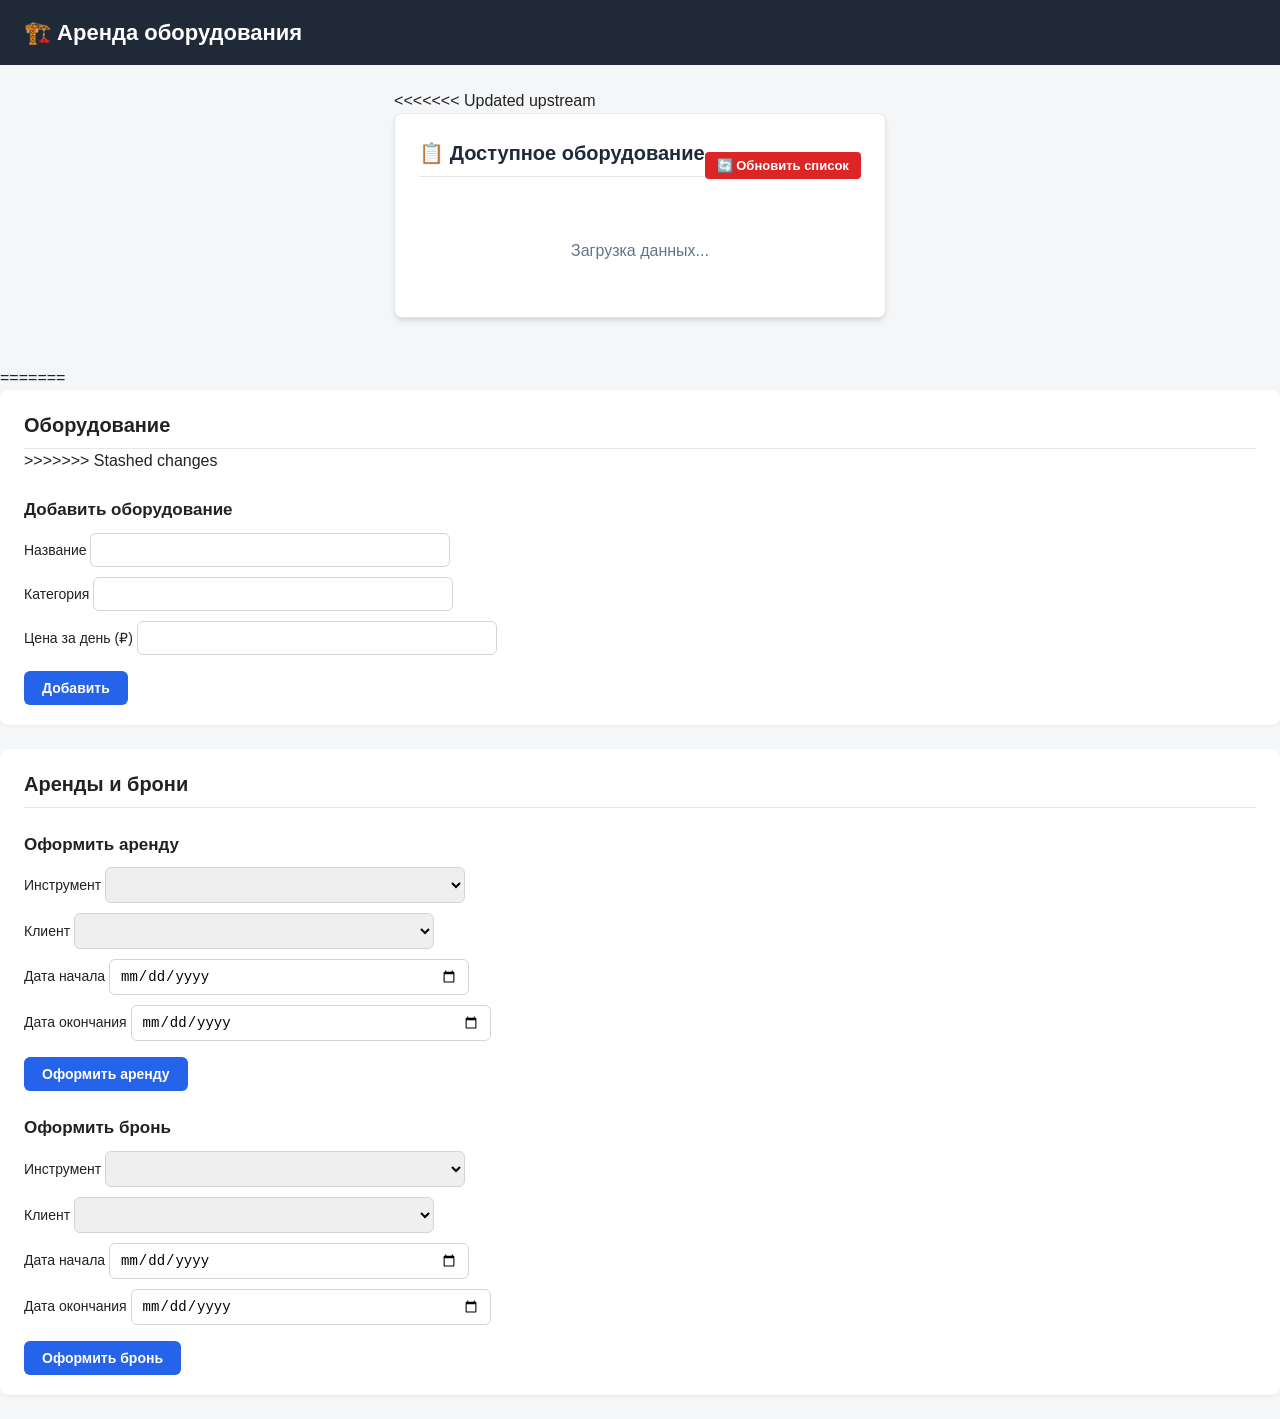
==== templates/index.html @ 07ac5da0 "1" ====
<!DOCTYPE html>
<html lang="ru">
<head>
  <meta charset="UTF-8">
  <meta name="viewport" content="width=device-width, initial-scale=1.0">
  <title>Аренда оборудования</title>
  <link rel="stylesheet" href="/static/style.css">

  <!-- Базовые стили на случай, если static/style.css отсутствует или неполный.
       Если у вас уже есть полноценный CSS — этот блок можно удалить. -->
  <style>
    * { box-sizing: border-box; }
    body {
      font-family: -apple-system, BlinkMacSystemFont, "Segoe UI", Roboto, Arial, sans-serif;
      margin: 0; padding: 0;
      background: #f5f6f8; color: #222;
    }
    header {
      background: #1f2937; color: #fff;
      padding: 16px 24px;
    }
    header h1 { margin: 0; font-size: 22px; }
    main { max-width: 1100px; margin: 24px auto; padding: 0 16px; }
    section {
      background: #fff; border-radius: 8px;
      padding: 20px 24px; margin-bottom: 24px;
      box-shadow: 0 1px 3px rgba(0,0,0,0.06);
    }
    section h2 { margin-top: 0; font-size: 20px; border-bottom: 1px solid #e5e7eb; padding-bottom: 8px; }
    section h3 { font-size: 17px; margin-top: 24px; }
    table {
      width: 100%; border-collapse: collapse; margin-top: 12px;
      font-size: 14px;
    }
    th, td {
      padding: 8px 10px; text-align: left;
      border-bottom: 1px solid #e5e7eb;
    }
    th { background: #f9fafb; font-weight: 600; }
    form label {
      display: block; margin: 10px 0 4px;
      font-size: 14px; font-weight: 500;
    }
    form input, form select {
      width: 100%; max-width: 360px;
      padding: 8px 10px; font-size: 14px;
      border: 1px solid #d1d5db; border-radius: 6px;
    }
    form button {
      margin-top: 12px;
      padding: 9px 18px; font-size: 14px; font-weight: 600;
      color: #fff; background: #2563eb;
      border: none; border-radius: 6px; cursor: pointer;
    }
    form button:hover { background: #1d4ed8; }
    button.btn-secondary {
      padding: 6px 12px; font-size: 13px;
      color: #fff; background: #dc2626;
      border: none; border-radius: 4px; cursor: pointer;
    }
    button.btn-secondary:hover { background: #b91c1c; }
    .message { margin-top: 10px; font-size: 14px; display: none; }
    .message.success { color: #059669; }
    .message.error   { color: #dc2626; }
    #rentals-loading, #equipment-loading {
      font-size: 14px; color: #6b7280; margin: 10px 0;
    }
    #rentals-empty, #equipment-empty {
      font-size: 14px; color: #6b7280; margin: 10px 0;
    }
    .status-active    { color: #059669; font-weight: 600; }
    .status-returned  { color: #6b7280; }
    .status-reserved  { color: #d97706; font-weight: 600; }
    .status-available { color: #059669; }
    .status-rented    { color: #dc2626; }
  </style>
</head>
<body>
  <header>
    <h1>🏗️ Аренда оборудования</h1>
  </header>

  <main>

<<<<<<< Updated upstream
        <!-- Блок со списком оборудования -->
        <section class="card list-section">
            <div class="section-header">
                <h2>📋 Доступное оборудование</h2>
                <button class="btn btn-secondary" id="btn-refresh">🔄 Обновить список</button>
            </div>
            
            <div id="loading" class="loading">Загрузка данных...</div>

            <div class="table-responsive">
                <table class="table" id="equipment-table" style="display: none;">
                    <thead>
                        <tr>
                            <th>ID</th>
                            <th>Инв. номер</th>
                            <th>Название</th>
                            <th>Тариф (руб/сутки)</th>
                            <th>Статус</th>
                        </tr>
                    </thead>
                    <tbody id="equipment-list">
                        <!-- Сюда JavaScript будет подставлять строки -->
                    </tbody>
                </table>
            </div>

            <div id="empty-state" class="empty-state" style="display: none;">
                <p>📭 В базе пока нет инструментов. Добавьте первый инструмент через форму выше!</p>
            </div>
        </section>
    </main>
=======
    <!-- ==================== ОБОРУДОВАНИЕ ==================== -->
    <section id="equipment-section">
      <h2>Оборудование</h2>

      <div id="equipment-loading" style="display:none;">Загрузка оборудования…</div>
      <p id="equipment-empty" style="display:none;">Оборудования пока нет.</p>

      <table id="equipment-table" style="display:none;">
        <thead>
          <tr>
            <th>ID</th>
            <th>Название</th>
            <th>Категория</th>
            <th>Цена/день</th>
            <th>Статус</th>
          </tr>
        </thead>
        <tbody id="equipment-list"></tbody>
      </table>
>>>>>>> Stashed changes

      <h3>Добавить оборудование</h3>
      <form id="equipment-form">
        <label>Название
          <input type="text" id="equipment-name" required>
        </label>
        <label>Категория
          <input type="text" id="equipment-category" required>
        </label>
        <label>Цена за день (₽)
          <input type="number" id="equipment-price" min="0" step="0.01" required>
        </label>
        <button type="submit">Добавить</button>
        <p id="equipment-message" class="message"></p>
      </form>
    </section>

    <!-- ==================== АРЕНДЫ И БРОНИ ==================== -->
    <section id="rentals-section">
      <h2>Аренды и брони</h2>

      <div id="rentals-loading" style="display:none;">Загрузка аренд…</div>
      <p id="rentals-empty" style="display:none;">Аренд не найдено.</p>

      <table id="rentals-table" style="display:none;">
        <thead>
          <tr>
            <th>ID</th>
            <th>Инструмент</th>
            <th>Клиент</th>
            <th>Даты</th>
            <th>Стоимость</th>
            <th>Статус</th>
            <th>Действия</th>
          </tr>
        </thead>
        <tbody id="rentals-list"></tbody>
      </table>

      <!-- Форма оформления аренды -->
      <h3>Оформить аренду</h3>
      <form id="rental-form">
        <label>Инструмент
          <select id="rental-equipment" required></select>
        </label>
        <label>Клиент
          <select id="rental-client" required></select>
        </label>
        <label>Дата начала
          <input type="date" id="rental-start" required>
        </label>
        <label>Дата окончания
          <input type="date" id="rental-end" required>
        </label>
        <button type="submit">Оформить аренду</button>
        <p id="rental-message" class="message"></p>
      </form>

      <!-- Форма оформления брони -->
      <h3>Оформить бронь</h3>
      <form id="booking-form">
        <label>Инструмент
          <select id="booking-equipment" required></select>
        </label>
        <label>Клиент
          <select id="booking-client" required></select>
        </label>
        <label>Дата начала
          <input type="date" id="booking-start" required>
        </label>
        <label>Дата окончания
          <input type="date" id="booking-end" required>
        </label>
        <button type="submit">Оформить бронь</button>
        <p id="booking-message" class="message"></p>
      </form>
    </section>

  </main>

  <script src="/static/app.js"></script>
</body>
</html>
---- static/style.css ----
/* static/style.css — Стили для веб-интерфейса Equipment Rental */
:root {
    --primary-color: #2563eb;
    --primary-hover: #1d4ed8;
    --success-color: #16a34a;
    --danger-color: #dc2626;
    --warning-color: #d97706;
    --bg-color: #f8fafc;
    --card-bg: #ffffff;
    --text-main: #1e293b;
    --text-muted: #64748b;
    --border-color: #e2e8f0;
    --radius: 8px;
    --shadow: 0 4px 6px -1px rgb(0 0 0 / 0.1), 0 2px 4px -2px rgb(0 0 0 / 0.1);
}

* {
    box-sizing: border-box;
    margin: 0;
    padding: 0;
}

body {
    font-family: -apple-system, BlinkMacSystemFont, "Segoe UI", Roboto, Oxygen, Ubuntu, Cantarell, sans-serif;
    background-color: var(--bg-color);
    color: var(--text-main);
    line-height: 1.5;
    display: flex;
    flex-direction: column;
    min-height: 100vh;
}

.container {
    max-width: 960px;
    margin: 0 auto;
    padding: 0 20px;
    width: 100%;
}

/* Навбар */
.navbar {
    background-color: #0f172a;
    color: #ffffff;
    padding: 16px 0;
    box-shadow: var(--shadow);
}

.navbar-content {
    display: flex;
    justify-content: space-between;
    align-items: center;
}

.logo {
    display: flex;
    align-items: center;
    gap: 10px;
}

.logo h1 {
    font-size: 1.4rem;
    font-weight: 700;
}

.docs-badge {
    color: #93c5fd;
    text-decoration: none;
    font-size: 0.9rem;
    background: rgba(255, 255, 255, 0.1);
    padding: 6px 12px;
    border-radius: var(--radius);
    transition: background 0.2s;
}

.docs-badge:hover {
    background: rgba(255, 255, 255, 0.2);
}

/* Карточки */
main {
    flex: 1;
    padding-top: 30px;
    padding-bottom: 40px;
}

.card {
    background-color: var(--card-bg);
    border-radius: var(--radius);
    padding: 24px;
    margin-bottom: 24px;
    box-shadow: var(--shadow);
    border: 1px solid var(--border-color);
}

.card h2 {
    font-size: 1.25rem;
    margin-bottom: 16px;
    color: var(--text-main);
}

/* Форма */
.form-grid {
    display: grid;
    grid-template-columns: repeat(auto-fit, minmax(240px, 1fr));
    gap: 16px;
    margin-bottom: 20px;
}

.form-group {
    display: flex;
    flex-direction: column;
    gap: 6px;
}

.form-group label {
    font-size: 0.85rem;
    font-weight: 600;
    color: var(--text-muted);
}

.form-group input {
    padding: 10px 14px;
    border: 1px solid var(--border-color);
    border-radius: var(--radius);
    font-size: 0.95rem;
    outline: none;
    transition: border-color 0.2s;
}

.form-group input:focus {
    border-color: var(--primary-color);
}

/* Кнопки */
.btn {
    cursor: pointer;
    border: none;
    padding: 10px 20px;
    border-radius: var(--radius);
    font-size: 0.95rem;
    font-weight: 600;
    transition: background 0.2s, transform 0.1s;
}

.btn:active {
    transform: scale(0.98);
}

.btn-primary {
    background-color: var(--primary-color);
    color: #ffffff;
}

.btn-primary:hover {
    background-color: var(--primary-hover);
}

.btn-secondary {
    background-color: #e2e8f0;
    color: var(--text-main);
}

.btn-secondary:hover {
    background-color: #cbd5e1;
}

/* Таблица */
.section-header {
    display: flex;
    justify-content: space-between;
    align-items: center;
    margin-bottom: 16px;
}

.table-responsive {
    overflow-x: auto;
}

.table {
    width: 100%;
    border-collapse: collapse;
    text-align: left;
    font-size: 0.95rem;
}

.table th, .table td {
    padding: 12px 16px;
    border-bottom: 1px solid var(--border-color);
}

.table th {
    background-color: #f1f5f9;
    font-weight: 600;
    color: var(--text-muted);
}

.table tbody tr:hover {
    background-color: #f8fafc;
}

/* Бейджи статусов */
.badge {
    display: inline-block;
    padding: 4px 10px;
    border-radius: 9999px;
    font-size: 0.75rem;
    font-weight: 700;
}

.badge-available {
    background-color: #dcfce7;
    color: #15803d;
}

.badge-rented {
    background-color: #fee2e2;
    color: #b91c1c;
}

.badge-repair {
    background-color: #fef3c7;
    color: #b45309;
}

/* Сообщения и состояния */
.message {
    margin-top: 12px;
    padding: 10px 14px;
    border-radius: var(--radius);
    font-size: 0.9rem;
    display: none;
}

.message.success {
    display: block;
    background-color: #dcfce7;
    color: #15803d;
}

.message.error {
    display: block;
    background-color: #fee2e2;
    color: #b91c1c;
}

.loading, .empty-state {
    text-align: center;
    padding: 30px;
    color: var(--text-muted);
}

/* Футер */
.footer {
    text-align: center;
    padding: 20px;
    background-color: #ffffff;
    border-top: 1px solid var(--border-color);
    font-size: 0.85rem;
    color: var(--text-muted);
}
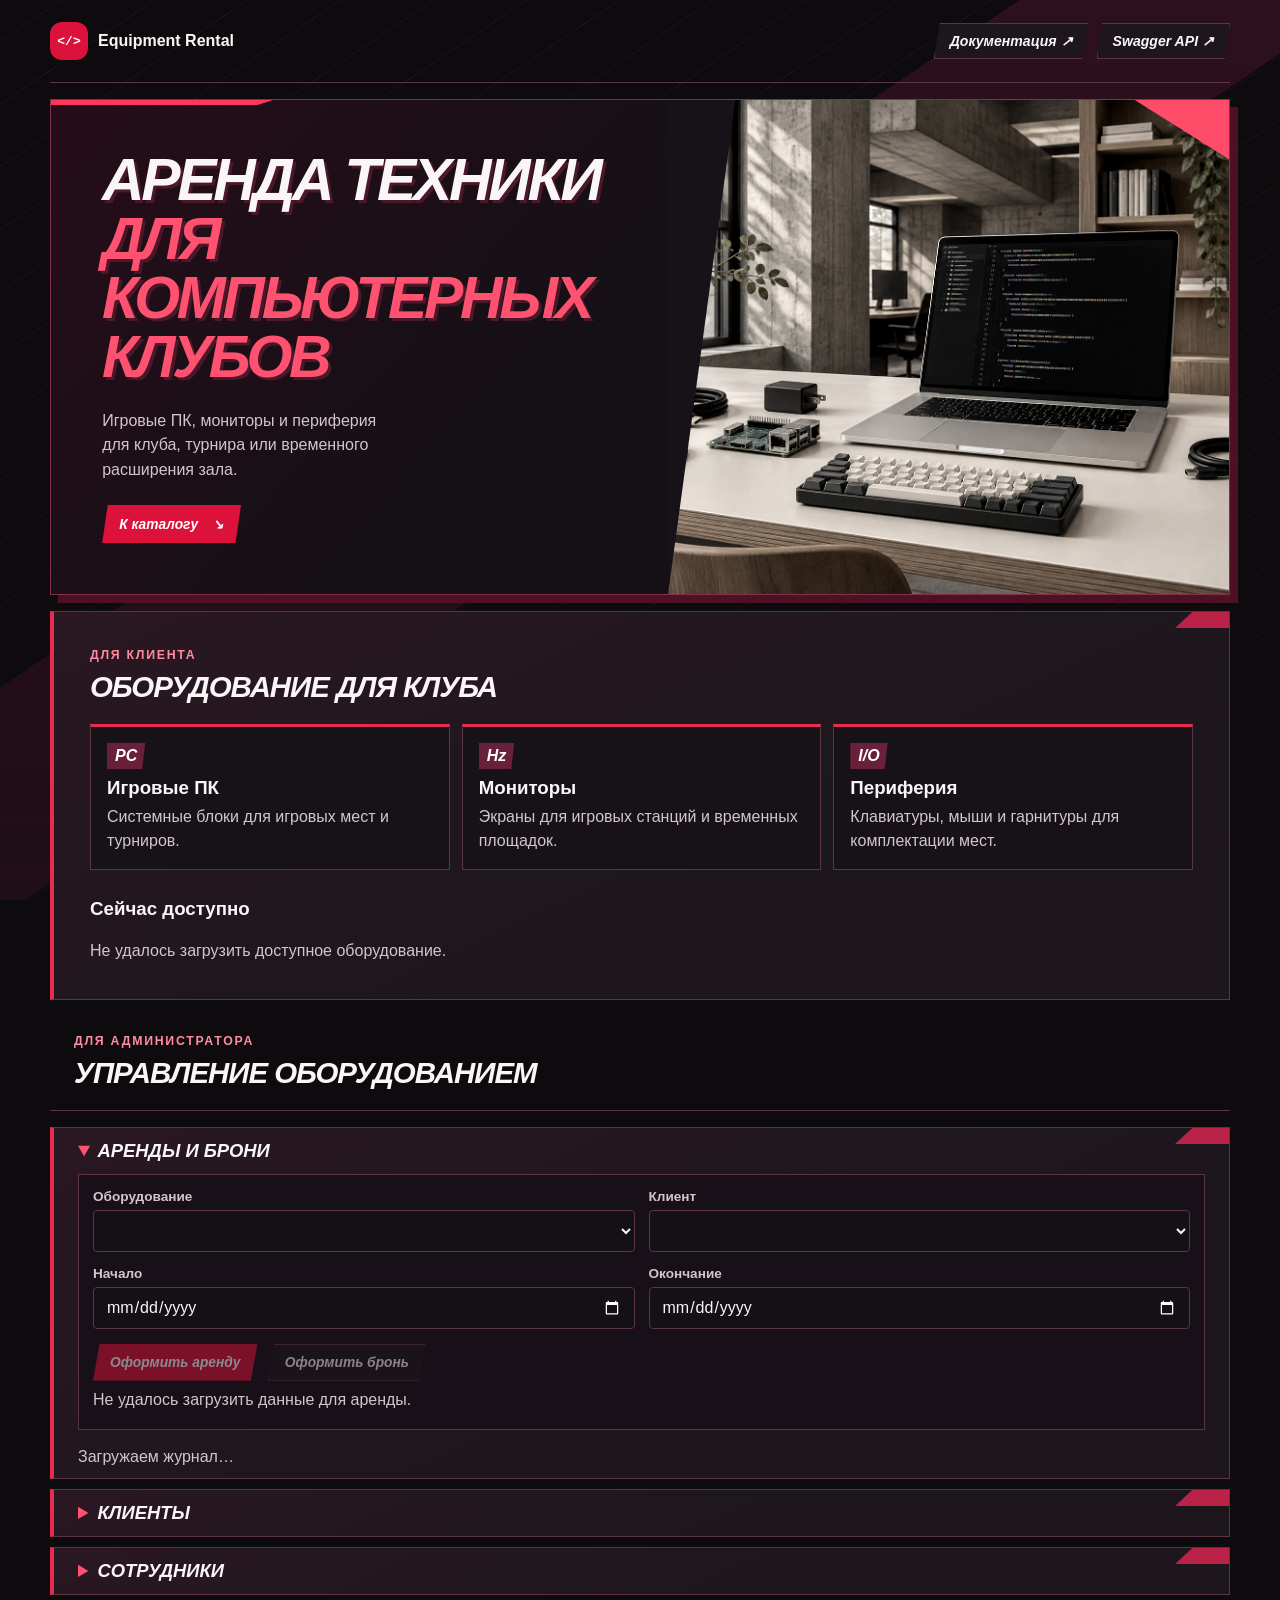
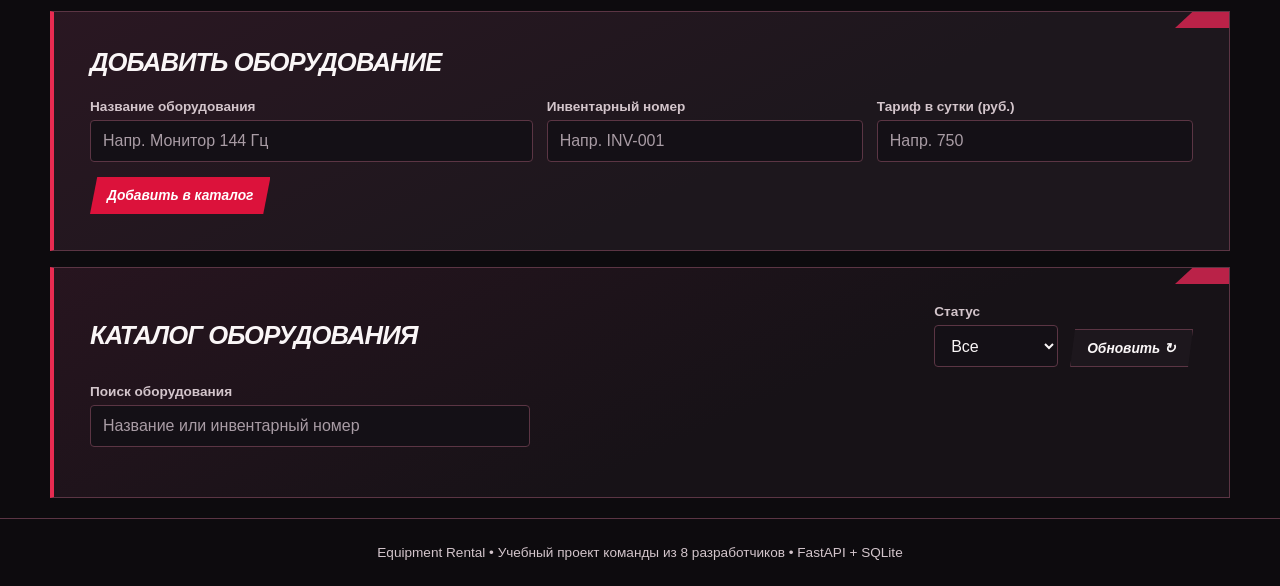
==== commit e3e8f2d7: "Добавить кнопку возврата в журнал активных аренд" ====
--- a/templates/index.html
+++ b/templates/index.html
@@ -1,95 +1,135 @@
 <!DOCTYPE html>
 <html lang="ru">
 <head>
-  <meta charset="UTF-8">
-  <meta name="viewport" content="width=device-width, initial-scale=1.0">
-  <title>Аренда оборудования</title>
-  <link rel="stylesheet" href="/static/style.css">
-
-  <!-- Базовые стили на случай, если static/style.css отсутствует или неполный.
-       Если у вас уже есть полноценный CSS — этот блок можно удалить. -->
-  <style>
-    * { box-sizing: border-box; }
-    body {
-      font-family: -apple-system, BlinkMacSystemFont, "Segoe UI", Roboto, Arial, sans-serif;
-      margin: 0; padding: 0;
-      background: #f5f6f8; color: #222;
-    }
-    header {
-      background: #1f2937; color: #fff;
-      padding: 16px 24px;
-    }
-    header h1 { margin: 0; font-size: 22px; }
-    main { max-width: 1100px; margin: 24px auto; padding: 0 16px; }
-    section {
-      background: #fff; border-radius: 8px;
-      padding: 20px 24px; margin-bottom: 24px;
-      box-shadow: 0 1px 3px rgba(0,0,0,0.06);
-    }
-    section h2 { margin-top: 0; font-size: 20px; border-bottom: 1px solid #e5e7eb; padding-bottom: 8px; }
-    section h3 { font-size: 17px; margin-top: 24px; }
-    table {
-      width: 100%; border-collapse: collapse; margin-top: 12px;
-      font-size: 14px;
-    }
-    th, td {
-      padding: 8px 10px; text-align: left;
-      border-bottom: 1px solid #e5e7eb;
-    }
-    th { background: #f9fafb; font-weight: 600; }
-    form label {
-      display: block; margin: 10px 0 4px;
-      font-size: 14px; font-weight: 500;
-    }
-    form input, form select {
-      width: 100%; max-width: 360px;
-      padding: 8px 10px; font-size: 14px;
-      border: 1px solid #d1d5db; border-radius: 6px;
-    }
-    form button {
-      margin-top: 12px;
-      padding: 9px 18px; font-size: 14px; font-weight: 600;
-      color: #fff; background: #2563eb;
-      border: none; border-radius: 6px; cursor: pointer;
-    }
-    form button:hover { background: #1d4ed8; }
-    button.btn-secondary {
-      padding: 6px 12px; font-size: 13px;
-      color: #fff; background: #dc2626;
-      border: none; border-radius: 4px; cursor: pointer;
-    }
-    button.btn-secondary:hover { background: #b91c1c; }
-    .message { margin-top: 10px; font-size: 14px; display: none; }
-    .message.success { color: #059669; }
-    .message.error   { color: #dc2626; }
-    #rentals-loading, #equipment-loading {
-      font-size: 14px; color: #6b7280; margin: 10px 0;
-    }
-    #rentals-empty, #equipment-empty {
-      font-size: 14px; color: #6b7280; margin: 10px 0;
-    }
-    .status-active    { color: #059669; font-weight: 600; }
-    .status-returned  { color: #6b7280; }
-    .status-reserved  { color: #d97706; font-weight: 600; }
-    .status-available { color: #059669; }
-    .status-rented    { color: #dc2626; }
-  </style>
+    <meta charset="UTF-8">
+    <meta name="viewport" content="width=device-width, initial-scale=1.0">
+    <title>Equipment Rental — Учет аренды оборудования</title>
+    <link rel="stylesheet" href="/static/design.css?v=rental-actions">
 </head>
 <body>
-  <header>
-    <h1>🏗️ Аренда оборудования</h1>
-  </header>
+    <header class="navbar">
+        <div class="container navbar-content">
+            <div class="logo">
+                <span class="icon" aria-hidden="true">&lt;/&gt;</span>
+                <span>Equipment Rental</span>
+            </div>
+            <nav class="site-nav" aria-label="Навигация"><a class="nav-link" href="/static/project-structure.html">Документация ↗</a>
+                <a href="/docs" target="_blank" class="nav-link docs-badge">Swagger API ↗</a>
+            </nav>
+        </div>
+    </header>
 
-  <main>
+    <main class="container">
+        <section class="hero" aria-labelledby="hero-title">
+            <div class="hero-copy">
+                <h1 id="hero-title">Аренда техники<br><span>для компьютерных клубов</span></h1>
+                <p>Игровые ПК, мониторы и периферия для клуба, турнира или временного расширения зала.</p>
+                <a class="btn btn-primary" href="#equipment">К каталогу <span aria-hidden="true">↘</span></a>
+            </div>
+            <img class="hero-photo" src="/static/dev-workstation.jpg" alt="Рабочее место с компьютером и клавиатурой" fetchpriority="high">
+        </section>
+        <section class="card club-showcase" aria-labelledby="showcase-title">
+            <p class="club-label">Для клиента</p>
+            <h2 id="showcase-title">Оборудование для клуба</h2>
+            <ul class="club-categories">
+                <li><span class="club-code" aria-hidden="true">PC</span><h3>Игровые ПК</h3><p>Системные блоки для игровых мест и турниров.</p></li>
+                <li><span class="club-code" aria-hidden="true">Hz</span><h3>Мониторы</h3><p>Экраны для игровых станций и временных площадок.</p></li>
+                <li><span class="club-code" aria-hidden="true">I/O</span><h3>Периферия</h3><p>Клавиатуры, мыши и гарнитуры для комплектации мест.</p></li>
+            </ul>
+            <h3 id="club-stock-title">Сейчас доступно</h3>
+            <p id="club-stock-message" role="status">Загружаем оборудование…</p>
+            <ul class="club-stock" id="club-stock" aria-labelledby="club-stock-title" hidden></ul>
+        </section>
 
-<<<<<<< Updated upstream
+        <section class="club-admin" aria-labelledby="admin-title">
+            <header class="club-admin-heading">
+                <p class="club-label">Для администратора</p>
+                <h2 id="admin-title">Управление оборудованием</h2>
+            </header>
+            <div class="club-registers" aria-label="Журналы клуба">
+                <details class="card club-register" data-register="rentals" open>
+                    <summary>Аренды и брони</summary>
+                    <form id="rental-form" class="rental-form">
+                        <div class="form-grid">
+                            <div class="form-group"><label for="rental-equipment">Оборудование</label>
+                                <select id="rental-equipment" name="equipment_id" required></select>
+                            </div>
+                            <div class="form-group"><label for="rental-client">Клиент</label>
+                                <select id="rental-client" name="client_id" required></select>
+                            </div>
+                            <div class="form-group"><label for="rental-start">Начало</label>
+                                <input id="rental-start" type="date" name="start_date" required>
+                            </div>
+                            <div class="form-group"><label for="rental-end">Окончание</label>
+                                <input id="rental-end" type="date" name="end_date" required>
+                            </div>
+                        </div>
+                        <button class="btn btn-primary" type="submit" value="rent" disabled>Оформить аренду</button>
+                        <button class="btn btn-secondary" type="submit" value="book" disabled>Оформить бронь</button>
+                        <p id="rental-message" role="status">Загружаем оборудование и клиентов…</p>
+                    </form>
+                    <p role="status">Загружаем журнал…</p>
+                    <div class="table-responsive" hidden><table class="table" aria-label="Аренды и брони">
+                        <thead><tr><th>Оборудование</th><th>Клиент</th><th>Период</th><th>Сумма</th><th>Статус</th><th>Действия</th></tr></thead>
+                        <tbody></tbody>
+                    </table></div>
+                </details>
+                <details class="card club-register" data-register="clients">
+                    <summary>Клиенты</summary>
+                    <p role="status">Загружаем журнал…</p>
+                    <div class="table-responsive" hidden><table class="table" aria-label="Клиенты">
+                        <thead><tr><th>ID</th><th>ФИО</th></tr></thead><tbody></tbody>
+                    </table></div>
+                </details>
+                <details class="card club-register" data-register="employers">
+                    <summary>Сотрудники</summary>
+                    <p role="status">Загружаем журнал…</p>
+                    <div class="table-responsive" hidden><table class="table" aria-label="Сотрудники">
+                        <thead><tr><th>ФИО</th><th>Роль</th><th>Статус</th></tr></thead><tbody></tbody>
+                    </table></div>
+                </details>
+            </div>
+        <!-- Блок добавления оборудования -->
+        <section class="card form-section" id="add-equipment">
+            <h2>Добавить оборудование</h2>
+            <form id="add-equipment-form">
+                <div class="form-grid">
+                    <div class="form-group">
+                        <label for="name">Название оборудования</label>
+                        <input type="text" id="name" placeholder="Напр. Монитор 144 Гц" required>
+                    </div>
+                    <div class="form-group">
+                        <label for="inv-number">Инвентарный номер</label>
+                        <input type="text" id="inv-number" placeholder="Напр. INV-001" required>
+                    </div>
+                    <div class="form-group">
+                        <label for="rate">Тариф в сутки (руб.)</label>
+                        <input type="number" id="rate" step="0.01" min="1" placeholder="Напр. 750" required>
+                    </div>
+                </div>
+                <button type="submit" class="btn btn-primary" id="btn-submit">Добавить в каталог</button>
+                <div id="form-message" class="message"></div>
+            </form>
+        </section>
+
         <!-- Блок со списком оборудования -->
-        <section class="card list-section">
+        <section class="card list-section" id="equipment">
             <div class="section-header">
-                <h2>📋 Доступное оборудование</h2>
-                <button class="btn btn-secondary" id="btn-refresh">🔄 Обновить список</button>
+                <h2>Каталог оборудования</h2>
+                <div class="status-control"><label for="equipment-status-filter">Статус</label>
+                <select id="equipment-status-filter">
+                    <option value="">Все</option>
+                    <option value="AVAILABLE">Доступен</option>
+                    <option value="RENTED">В аренде</option>
+                    <option value="REPAIR">В ремонте</option>
+                </select></div>
+                <button class="btn btn-secondary" id="btn-refresh">Обновить ↻</button>
             </div>
             
+            <div class="form-group">
+                <label for="equipment-search">Поиск оборудования</label>
+                <input type="search" id="equipment-search" placeholder="Название или инвентарный номер">
+            </div>
             <div id="loading" class="loading">Загрузка данных...</div>
 
             <div class="table-responsive">
@@ -101,6 +141,7 @@
                             <th>Название</th>
                             <th>Тариф (руб/сутки)</th>
                             <th>Статус</th>
+                            <th>Действия</th>
                         </tr>
                     </thead>
                     <tbody id="equipment-list">
@@ -109,112 +150,21 @@
                 </table>
             </div>
 
+            <div id="equipment-action-message" class="message" role="status"></div>
             <div id="empty-state" class="empty-state" style="display: none;">
-                <p>📭 В базе пока нет инструментов. Добавьте первый инструмент через форму выше!</p>
+                <p>Оборудование не найдено.</p>
             </div>
         </section>
+        </section>
     </main>
-=======
-    <!-- ==================== ОБОРУДОВАНИЕ ==================== -->
-    <section id="equipment-section">
-      <h2>Оборудование</h2>
 
-      <div id="equipment-loading" style="display:none;">Загрузка оборудования…</div>
-      <p id="equipment-empty" style="display:none;">Оборудования пока нет.</p>
+    <footer class="footer">
+        <p>Equipment Rental • Учебный проект команды из 8 разработчиков • FastAPI + SQLite</p>
+    </footer>
 
-      <table id="equipment-table" style="display:none;">
-        <thead>
-          <tr>
-            <th>ID</th>
-            <th>Название</th>
-            <th>Категория</th>
-            <th>Цена/день</th>
-            <th>Статус</th>
-          </tr>
-        </thead>
-        <tbody id="equipment-list"></tbody>
-      </table>
->>>>>>> Stashed changes
-
-      <h3>Добавить оборудование</h3>
-      <form id="equipment-form">
-        <label>Название
-          <input type="text" id="equipment-name" required>
-        </label>
-        <label>Категория
-          <input type="text" id="equipment-category" required>
-        </label>
-        <label>Цена за день (₽)
-          <input type="number" id="equipment-price" min="0" step="0.01" required>
-        </label>
-        <button type="submit">Добавить</button>
-        <p id="equipment-message" class="message"></p>
-      </form>
-    </section>
-
-    <!-- ==================== АРЕНДЫ И БРОНИ ==================== -->
-    <section id="rentals-section">
-      <h2>Аренды и брони</h2>
-
-      <div id="rentals-loading" style="display:none;">Загрузка аренд…</div>
-      <p id="rentals-empty" style="display:none;">Аренд не найдено.</p>
-
-      <table id="rentals-table" style="display:none;">
-        <thead>
-          <tr>
-            <th>ID</th>
-            <th>Инструмент</th>
-            <th>Клиент</th>
-            <th>Даты</th>
-            <th>Стоимость</th>
-            <th>Статус</th>
-            <th>Действия</th>
-          </tr>
-        </thead>
-        <tbody id="rentals-list"></tbody>
-      </table>
-
-      <!-- Форма оформления аренды -->
-      <h3>Оформить аренду</h3>
-      <form id="rental-form">
-        <label>Инструмент
-          <select id="rental-equipment" required></select>
-        </label>
-        <label>Клиент
-          <select id="rental-client" required></select>
-        </label>
-        <label>Дата начала
-          <input type="date" id="rental-start" required>
-        </label>
-        <label>Дата окончания
-          <input type="date" id="rental-end" required>
-        </label>
-        <button type="submit">Оформить аренду</button>
-        <p id="rental-message" class="message"></p>
-      </form>
-
-      <!-- Форма оформления брони -->
-      <h3>Оформить бронь</h3>
-      <form id="booking-form">
-        <label>Инструмент
-          <select id="booking-equipment" required></select>
-        </label>
-        <label>Клиент
-          <select id="booking-client" required></select>
-        </label>
-        <label>Дата начала
-          <input type="date" id="booking-start" required>
-        </label>
-        <label>Дата окончания
-          <input type="date" id="booking-end" required>
-        </label>
-        <button type="submit">Оформить бронь</button>
-        <p id="booking-message" class="message"></p>
-      </form>
-    </section>
-
-  </main>
-
-  <script src="/static/app.js"></script>
+    <script src="/static/app.js?v=equipment-search"></script>
+    <script src="/static/club-showcase.js"></script>
+    <script src="/static/club-registers.js?v=rental-actions"></script>
+    <script src="/static/rental-actions.js?v=1"></script>
 </body>
-</html>+</html>
--- a/static/design.css
+++ b/static/design.css
@@ -0,0 +1,229 @@
+:root {
+    color-scheme: light;
+    --ink: #242a28;
+    --muted: #535c57;
+    --line: #dddfda;
+    --panel: #eff0eb;
+    --paper: #fcfcfa;
+    font-family: "Instrument Sans", "Segoe UI", Arial, sans-serif;
+    color: var(--ink);
+    background: #f3f4f0;
+}
+* { box-sizing: border-box; }
+html { scroll-behavior: smooth; }
+body { margin: 0; }
+h1, h2, p { margin: 0; }
+a { color: inherit; }
+.container { width: min(1180px, calc(100% - 48px)); margin-inline: auto; }
+.navbar-content { display: flex; align-items: center; justify-content: space-between; gap: 16px; padding-block: 22px; }
+.logo { display: flex; align-items: center; gap: 10px; font-weight: 700; }
+.icon { display: grid; place-items: center; min-width: 38px; height: 38px; border-radius: 12px; background: var(--ink); color: white; font-family: monospace; }
+.nav-link { display: inline-block; padding: 9px 15px; border: 1px solid var(--line); border-radius: 999px; text-decoration: none; background: var(--paper); font-size: .88rem; }
+main { display: grid; gap: 16px; }
+.hero { display: grid; grid-template-columns: 1.1fr 1fr; gap: 12px; }
+.hero-copy, .hero-photo, .card { border-radius: 28px; }
+.hero-copy { display: grid; align-content: center; justify-items: start; gap: 22px; padding: clamp(24px, 5vw, 66px); background: linear-gradient(145deg,#fdfdfa,#e5e8e0); }
+h1 { font-size: clamp(2rem, 4.1vw, 4rem); line-height: 1; letter-spacing: -.055em; }
+.hero p { color: var(--muted); max-width: 34ch; line-height: 1.55; }
+.hero-photo { display: block; width: 100%; height: 100%; min-height: 330px; object-fit: cover; }
+.card { padding: clamp(20px, 3vw, 36px); border: 1px solid #e4e6df; background: var(--paper); scroll-margin-top: 18px; }
+h2 { font-size: clamp(1.4rem, 2.3vw, 2rem); letter-spacing: -.035em; line-height: 1.15; }
+.form-section h2 { margin-bottom: 22px; }
+.form-grid { display: grid; grid-template-columns: 1.4fr 1fr 1fr; gap: 14px; margin-bottom: 15px; }
+.form-group, .status-control { display: grid; gap: 6px; }
+label { font-size: .85rem; color: var(--muted); font-weight: 600; }
+input, select, button { font: inherit; }
+input, select { min-height: 42px; width: 100%; border: 1px solid var(--line); border-radius: 12px; padding: 9px 12px; color: var(--ink); background: white; }
+.btn { display: inline-flex; align-items: center; justify-content: center; gap: 14px; padding: 10px 16px; border: 1px solid transparent; border-radius: 999px; font-size: .86rem; font-weight: 650; white-space: nowrap; cursor: pointer; text-decoration: none; }
+.btn-primary { background: var(--ink); color: white; }
+.btn-primary:hover { background: #424d46; }
+.btn-secondary { background: var(--paper); border-color: var(--line); color: var(--ink); }
+.btn-secondary:hover, .nav-link:hover { background: #e2e6df; }
+.btn:disabled { opacity: .5; cursor: default; }
+:focus-visible { outline: 3px solid #557861; outline-offset: 3px; }
+.list-section { background: var(--panel); }
+.section-header { display: flex; align-items: end; gap: 12px; flex-wrap: wrap; margin-bottom: 17px; }
+.section-header h2 { margin-right: auto; align-self: center; }
+.list-section .form-group { max-width: 440px; margin-bottom: 14px; }
+.table-responsive { overflow-x: auto; border-radius: 16px; background: var(--paper); }
+.table { width: 100%; border-collapse: collapse; text-align: left; }
+.table th, .table td { padding: 12px 14px; border-bottom: 1px solid #e7e9e2; }
+.table th { font-size: .81rem; background: #e3e7df; }
+.table tr:last-child td { border-bottom: 0; }
+.table td:last-child { white-space: nowrap; }
+.badge { display: inline-block; border-radius: 999px; padding: 5px 9px; font-size: .76rem; font-weight: 650; white-space: nowrap; }
+.badge-available { background: #dceadd; color: #254d32; }
+.badge-rented { background: #e2e8f1; color: #344968; }
+.badge-repair { background: #fae8c8; color: #634519; }
+.loading, .empty-state { padding: 17px 0; color: var(--muted); }
+.message { display: none; margin-top: 12px; padding: 10px 14px; border-radius: 10px; }
+.message.success { background: #dceadd; color: #254d32; }
+.message.error { background: #f9e0da; color: #782e24; }
+.footer { padding: 26px 24px; text-align: center; color: var(--muted); font-size: .85rem; }
+@media (max-width: 760px) {
+    .container { width: calc(100% - 28px); }
+    .hero { grid-template-columns: 1fr; }
+    .hero-photo { height: clamp(190px, 52vw, 340px); min-height: 0; }
+    .form-grid { grid-template-columns: 1fr; }
+    .section-header h2 { width: 100%; }
+}
+@media (prefers-reduced-motion: reduce) { html { scroll-behavior: auto; } }
+
+/* Persona-inspired catalog theme */
+:root{color-scheme:dark;--ink:#faf6f7;--muted:#d3c5cb;--line:#5b3544;--panel:#171217;--paper:#1d171d;color:var(--ink);background:#0d0b0e}
+body{background:linear-gradient(146deg,transparent 36%,#29131c 36%,#29131c 52%,transparent 52%),#0d0b0e}
+.navbar-content{border-bottom:1px solid var(--line);margin-bottom:16px}
+.site-nav{display:flex;align-items:center;gap:8px;flex-wrap:wrap}
+.icon,.btn-primary{background:#dc123b;color:white}
+.hero{gap:0;position:relative;isolation:isolate;border:1px solid #843048;background:#171217}
+.hero-copy,.hero-photo,.card{border-radius:0}
+.hero-copy{background:linear-gradient(132deg,#260d19,#151016 70%);position:relative;padding:clamp(24px,4vw,54px)}
+.hero-copy:before{content:"";position:absolute;top:0;left:0;width:36%;height:5px;background:#ff365e;clip-path:polygon(0 0,100% 0,93% 100%,0 100%)}
+h1,h2{font-style:italic;text-transform:uppercase;font-weight:900}
+h1{font-size:clamp(2rem,4.6vw,4.5rem);text-shadow:3px 3px #4b182a;overflow-wrap:anywhere}
+h1 span{color:#ff5270}
+.hero-photo{clip-path:polygon(12% 0,100% 0,100% 100%,0 100%);filter:grayscale(.72) contrast(1.12);background:#29131c}
+.card{border:1px solid var(--line);border-left:4px solid #e82b51}
+input,select,.table-responsive{background:#141016;border-radius:4px}
+input::placeholder{color:#a99ca5}
+.btn,.nav-link{border-radius:0;clip-path:polygon(4% 0,100% 0,96% 100%,0 100%);font-weight:800;font-style:italic}
+.btn-primary:hover{background:#ae0e32}
+.btn-secondary:hover,.nav-link:hover{background:#4e2236}
+:focus-visible{outline:2px solid #ff7490;outline-offset:2px}
+.btn:focus-visible,.nav-link:focus-visible{outline-offset:-4px}
+.table th{background:#3a1c2c}
+.table th,.table td{border-color:#4c303d}
+@media(max-width:760px){.hero-photo{clip-path:polygon(0 8%,100% 0,100% 100%,0 100%)}}
+@media(prefers-reduced-motion:no-preference){
+    .hero-copy h1{animation:catalog-cut 300ms ease-out both}
+    .btn-primary{transition:translate 140ms ease-out}
+    .btn-primary:hover{translate:3px -2px}
+}
+@keyframes catalog-cut{
+    from{opacity:0;transform:translateX(-14px) skewX(-7deg)}
+    to{opacity:1;transform:none}
+}
+
+/* Decorative layers for the catalog. They sit outside the controls. */
+body {
+    isolation: isolate;
+    background: #0d0b0e;
+}
+body::before {
+    content: "";
+    position: fixed;
+    inset: 0;
+    z-index: -1;
+    pointer-events: none;
+    background:
+        linear-gradient(146deg, transparent 39%, #2d101d 39% 52%, transparent 52%),
+        repeating-linear-gradient(146deg, transparent 0 34px, #91234024 34px 35px, transparent 35px 52px);
+    mask-image: linear-gradient(#000, #0009);
+}
+.hero {
+    box-shadow: 8px 8px 0 #4e1025;
+}
+.hero::after {
+    content: "";
+    position: absolute;
+    inset: 0;
+    z-index: 1;
+    pointer-events: none;
+    background: #ff4c69;
+    clip-path: polygon(100% 0, 100% 12%, 92% 0);
+}
+.hero-photo {
+    object-position: 62% center;
+}
+.card {
+    position: relative;
+    background-image: linear-gradient(155deg, #35172688, transparent 60%);
+}
+.card::after {
+    content: "";
+    position: absolute;
+    inset: 0 0 auto auto;
+    width: 54px;
+    height: 16px;
+    pointer-events: none;
+    background: #ba2248;
+    clip-path: polygon(32% 0, 100% 0, 100% 100%, 0 100%);
+}
+.table thead {
+    border-bottom: 2px solid #c52a50;
+}
+.table tbody tr:nth-child(even) {
+    background: #20151e;
+}
+.footer {
+    margin-top: 20px;
+    border-top: 1px solid #5b3544;
+}
+@media (max-width: 760px) {
+    .hero { box-shadow: 4px 4px 0 #4e1025; }
+    .hero::after { clip-path: polygon(100% 0, 100% 7%, 89% 0); }
+}
+@media (prefers-reduced-motion: no-preference) {
+    body::before { animation: persona-backdrop 760ms cubic-bezier(.16, 1, .3, 1) both; }
+    .hero-photo { animation: persona-photo 650ms cubic-bezier(.2, .8, .2, 1) both; }
+    .hero::after, .card::after { animation: persona-flash 600ms ease-out both; }
+    .form-section::after { animation-delay: 100ms; }
+    .list-section::after { animation-delay: 200ms; }
+    .form-section h2, .list-section h2 { animation: catalog-cut 360ms ease-out both; }
+    .list-section h2 { animation-delay: 100ms; }
+}
+@keyframes persona-backdrop {
+    from { opacity: 0; translate: 0 -5vh; }
+    to { opacity: 1; translate: 0 0; }
+}
+@keyframes persona-photo {
+    from { opacity: .2; filter: grayscale(1) contrast(1.35); }
+    to { opacity: 1; filter: grayscale(.72) contrast(1.12); }
+}
+@keyframes persona-flash {
+    from { opacity: 0; scale: .65 1; }
+    45% { opacity: 1; }
+    to { opacity: 1; scale: 1; }
+}
+
+/* Club rental showcase and management layout */
+.club-label{margin:0 0 8px;color:#ff8ba3;font-size:.77rem;font-weight:800;letter-spacing:.14em;text-transform:uppercase}
+.club-showcase h2,.club-admin-heading h2{margin:0 0 12px}
+.club-categories,.club-stock{display:grid;gap:12px;padding:0;list-style:none}
+.club-categories{grid-template-columns:repeat(3,minmax(0,1fr));margin:20px 0 28px}
+.club-categories li,.club-stock li{padding:16px;border:1px solid #5b3544;background:#171218}
+.club-categories li{border-top:3px solid #e82b51}
+.club-categories h3{margin:8px 0 6px}
+.club-categories p,#club-stock-message{color:var(--muted);line-height:1.5}
+.club-code{display:inline-block;padding:4px 8px;background:#682138;color:#fff;font-weight:800;font-style:italic;clip-path:polygon(0 0,100% 0,92% 100%,0 100%)}
+.club-stock{grid-template-columns:repeat(auto-fit,minmax(min(100%,190px),1fr));margin:12px 0 0}
+.club-stock[hidden]{display:none}
+.club-stock li{display:grid;gap:7px;overflow-wrap:anywhere}
+.club-stock span{color:#ff9fb3}
+.club-admin{display:grid;gap:16px}
+.club-admin-heading{padding:18px 24px 8px;border-bottom:1px solid #5b3544}
+.club-admin .card h2{font-size:clamp(1.2rem,2vw,1.65rem)}
+@media(max-width:680px){.club-categories{grid-template-columns:1fr}.club-admin-heading{padding-inline:8px}}
+@media(prefers-reduced-motion:no-preference){
+    .club-categories li{animation:club-reveal 420ms ease-out both}
+    .club-categories li:nth-child(2){animation-delay:65ms}
+    .club-categories li:nth-child(3){animation-delay:130ms}
+}
+@keyframes club-reveal{from{opacity:0;translate:0 8px}to{opacity:1;translate:0 0}}
+
+.club-registers { display:grid;gap:10px }
+.club-register { padding:12px clamp(14px,3vw,24px);min-width:0 }
+.club-register summary { cursor:pointer;font-size:1.15rem;font-weight:850;font-style:italic;text-transform:uppercase }
+.club-register summary::marker { color:#ff5270 }
+.club-register[open] summary { margin-bottom:12px }
+.club-register p { color:var(--muted) }
+.club-register td:last-child { white-space:normal }
+@media(prefers-reduced-motion:no-preference) {
+    .club-register[open] .table-responsive { animation:club-reveal 240ms ease-out both }
+}
+
+.rental-form { margin: 0 0 18px; padding: 14px; border: 1px solid var(--line); background: #181018; }
+.rental-form .form-grid { grid-template-columns: repeat(2, minmax(0, 1fr)); }
+.rental-form .btn { margin: 0 6px 6px 0; }
+#rental-message { margin: 4px 0 0; min-height: 1.5em; }
+@media (max-width: 550px) { .rental-form .form-grid { grid-template-columns: 1fr; } }
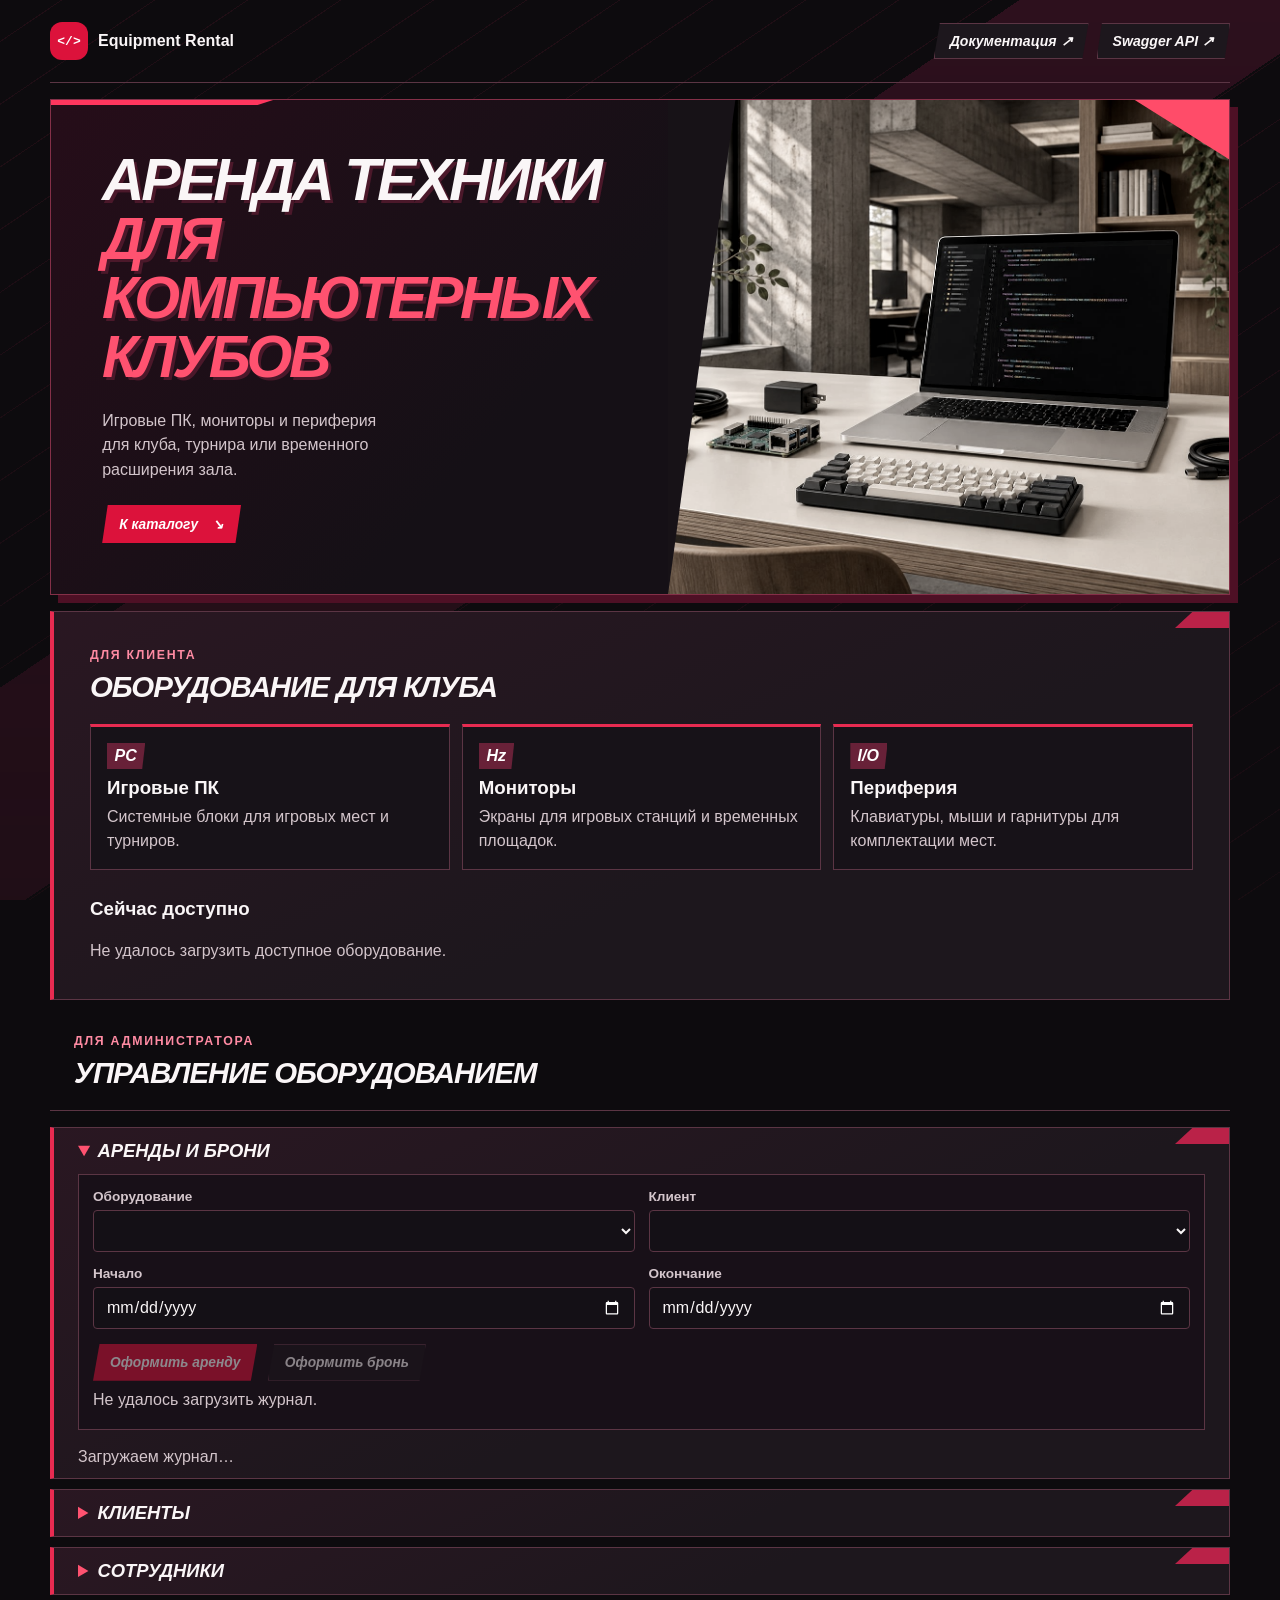
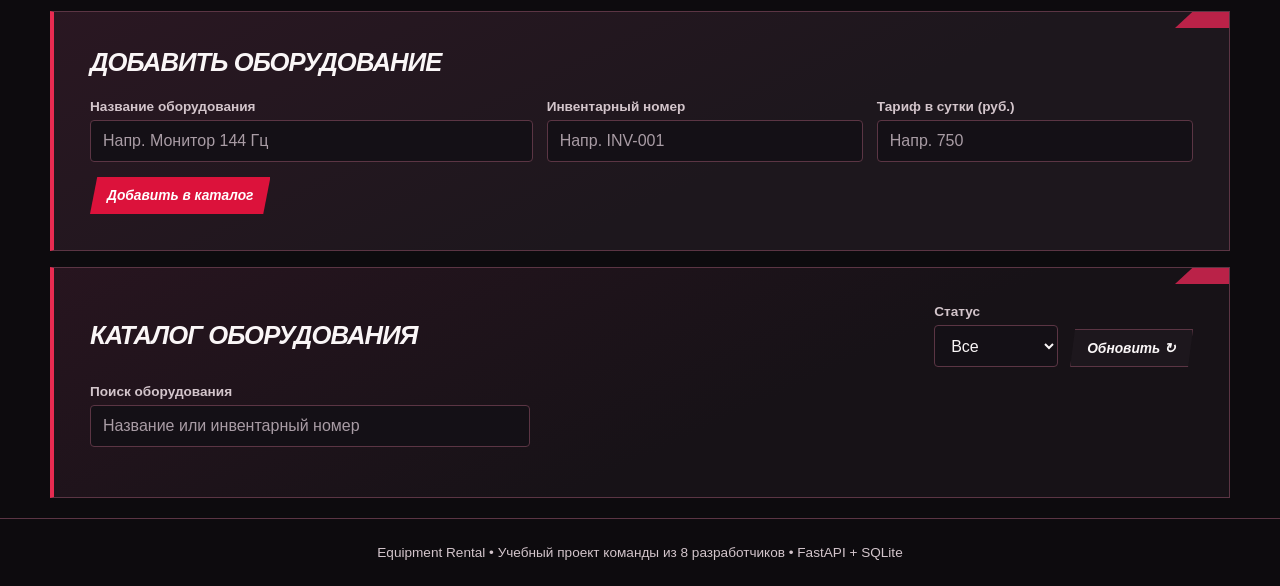
==== commit 306ee1ec: "Подключить оформление аренды и брони к форме" ====
--- a/templates/index.html
+++ b/templates/index.html
@@ -4,7 +4,7 @@
     <meta charset="UTF-8">
     <meta name="viewport" content="width=device-width, initial-scale=1.0">
     <title>Equipment Rental — Учет аренды оборудования</title>
-    <link rel="stylesheet" href="/static/design.css?v=rental-actions">
+    <link rel="stylesheet" href="/static/design.css?v=club-registers">
 </head>
 <body>
     <header class="navbar">
@@ -70,7 +70,7 @@
                     </form>
                     <p role="status">Загружаем журнал…</p>
                     <div class="table-responsive" hidden><table class="table" aria-label="Аренды и брони">
-                        <thead><tr><th>Оборудование</th><th>Клиент</th><th>Период</th><th>Сумма</th><th>Статус</th><th>Действия</th></tr></thead>
+                        <thead><tr><th>Оборудование</th><th>Клиент</th><th>Период</th><th>Сумма</th><th>Статус</th></tr></thead>
                         <tbody></tbody>
                     </table></div>
                 </details>
@@ -164,7 +164,7 @@
 
     <script src="/static/app.js?v=equipment-search"></script>
     <script src="/static/club-showcase.js"></script>
-    <script src="/static/club-registers.js?v=rental-actions"></script>
+    <script src="/static/club-registers.js"></script>
     <script src="/static/rental-actions.js?v=1"></script>
 </body>
 </html>
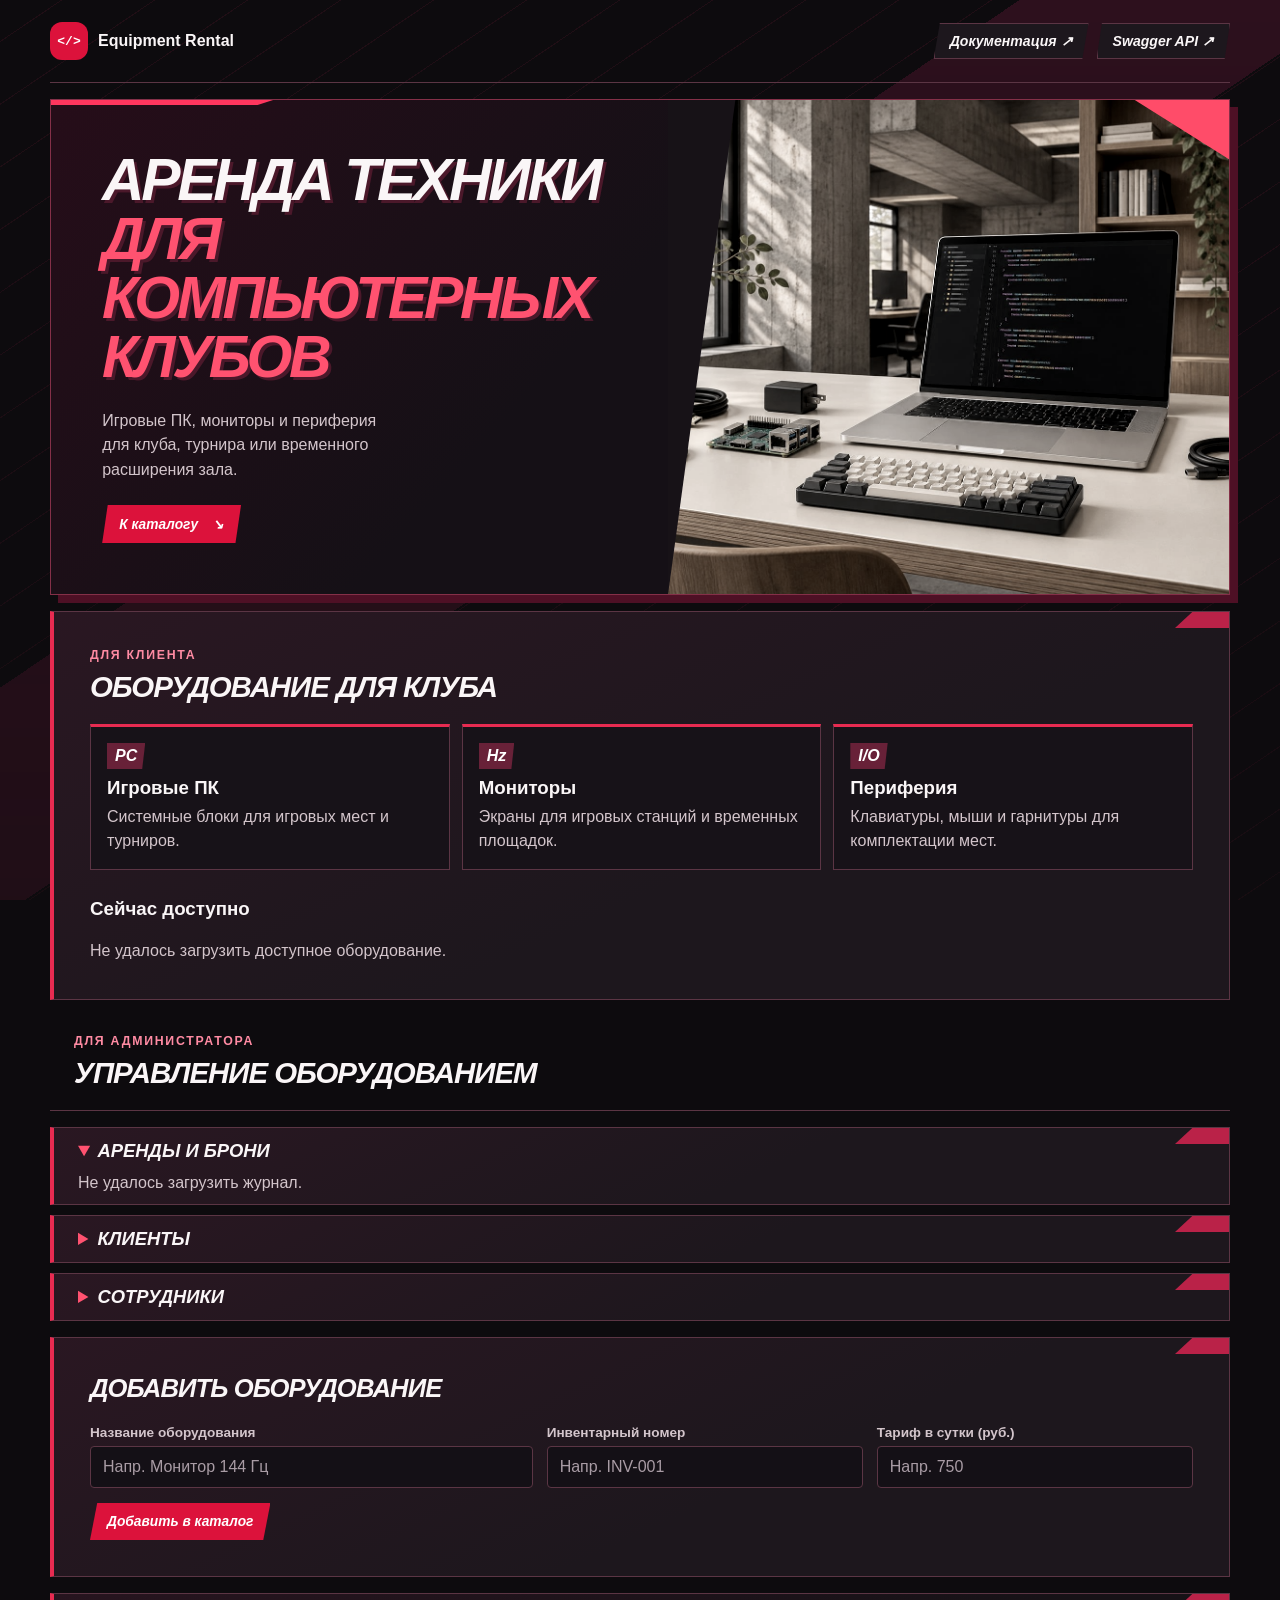
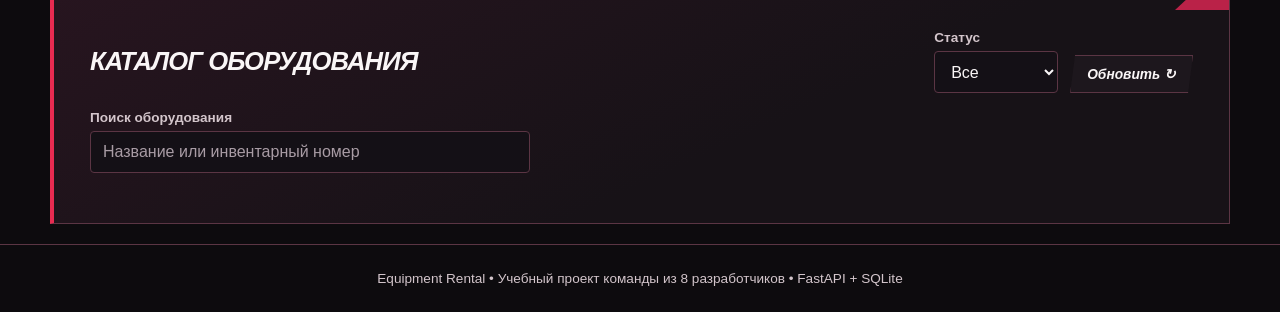
==== commit 68d34d5b: "Добавить витрину клуба и журналы учёта" ====
--- a/templates/index.html
+++ b/templates/index.html
@@ -49,25 +49,6 @@
             <div class="club-registers" aria-label="Журналы клуба">
                 <details class="card club-register" data-register="rentals" open>
                     <summary>Аренды и брони</summary>
-                    <form id="rental-form" class="rental-form">
-                        <div class="form-grid">
-                            <div class="form-group"><label for="rental-equipment">Оборудование</label>
-                                <select id="rental-equipment" name="equipment_id" required></select>
-                            </div>
-                            <div class="form-group"><label for="rental-client">Клиент</label>
-                                <select id="rental-client" name="client_id" required></select>
-                            </div>
-                            <div class="form-group"><label for="rental-start">Начало</label>
-                                <input id="rental-start" type="date" name="start_date" required>
-                            </div>
-                            <div class="form-group"><label for="rental-end">Окончание</label>
-                                <input id="rental-end" type="date" name="end_date" required>
-                            </div>
-                        </div>
-                        <button class="btn btn-primary" type="submit" value="rent" disabled>Оформить аренду</button>
-                        <button class="btn btn-secondary" type="submit" value="book" disabled>Оформить бронь</button>
-                        <p id="rental-message" role="status">Загружаем оборудование и клиентов…</p>
-                    </form>
                     <p role="status">Загружаем журнал…</p>
                     <div class="table-responsive" hidden><table class="table" aria-label="Аренды и брони">
                         <thead><tr><th>Оборудование</th><th>Клиент</th><th>Период</th><th>Сумма</th><th>Статус</th></tr></thead>
@@ -165,6 +146,5 @@
     <script src="/static/app.js?v=equipment-search"></script>
     <script src="/static/club-showcase.js"></script>
     <script src="/static/club-registers.js"></script>
-    <script src="/static/rental-actions.js?v=1"></script>
 </body>
 </html>
--- a/static/design.css
+++ b/static/design.css
@@ -221,9 +221,3 @@
 @media(prefers-reduced-motion:no-preference) {
     .club-register[open] .table-responsive { animation:club-reveal 240ms ease-out both }
 }
-
-.rental-form { margin: 0 0 18px; padding: 14px; border: 1px solid var(--line); background: #181018; }
-.rental-form .form-grid { grid-template-columns: repeat(2, minmax(0, 1fr)); }
-.rental-form .btn { margin: 0 6px 6px 0; }
-#rental-message { margin: 4px 0 0; min-height: 1.5em; }
-@media (max-width: 550px) { .rental-form .form-grid { grid-template-columns: 1fr; } }
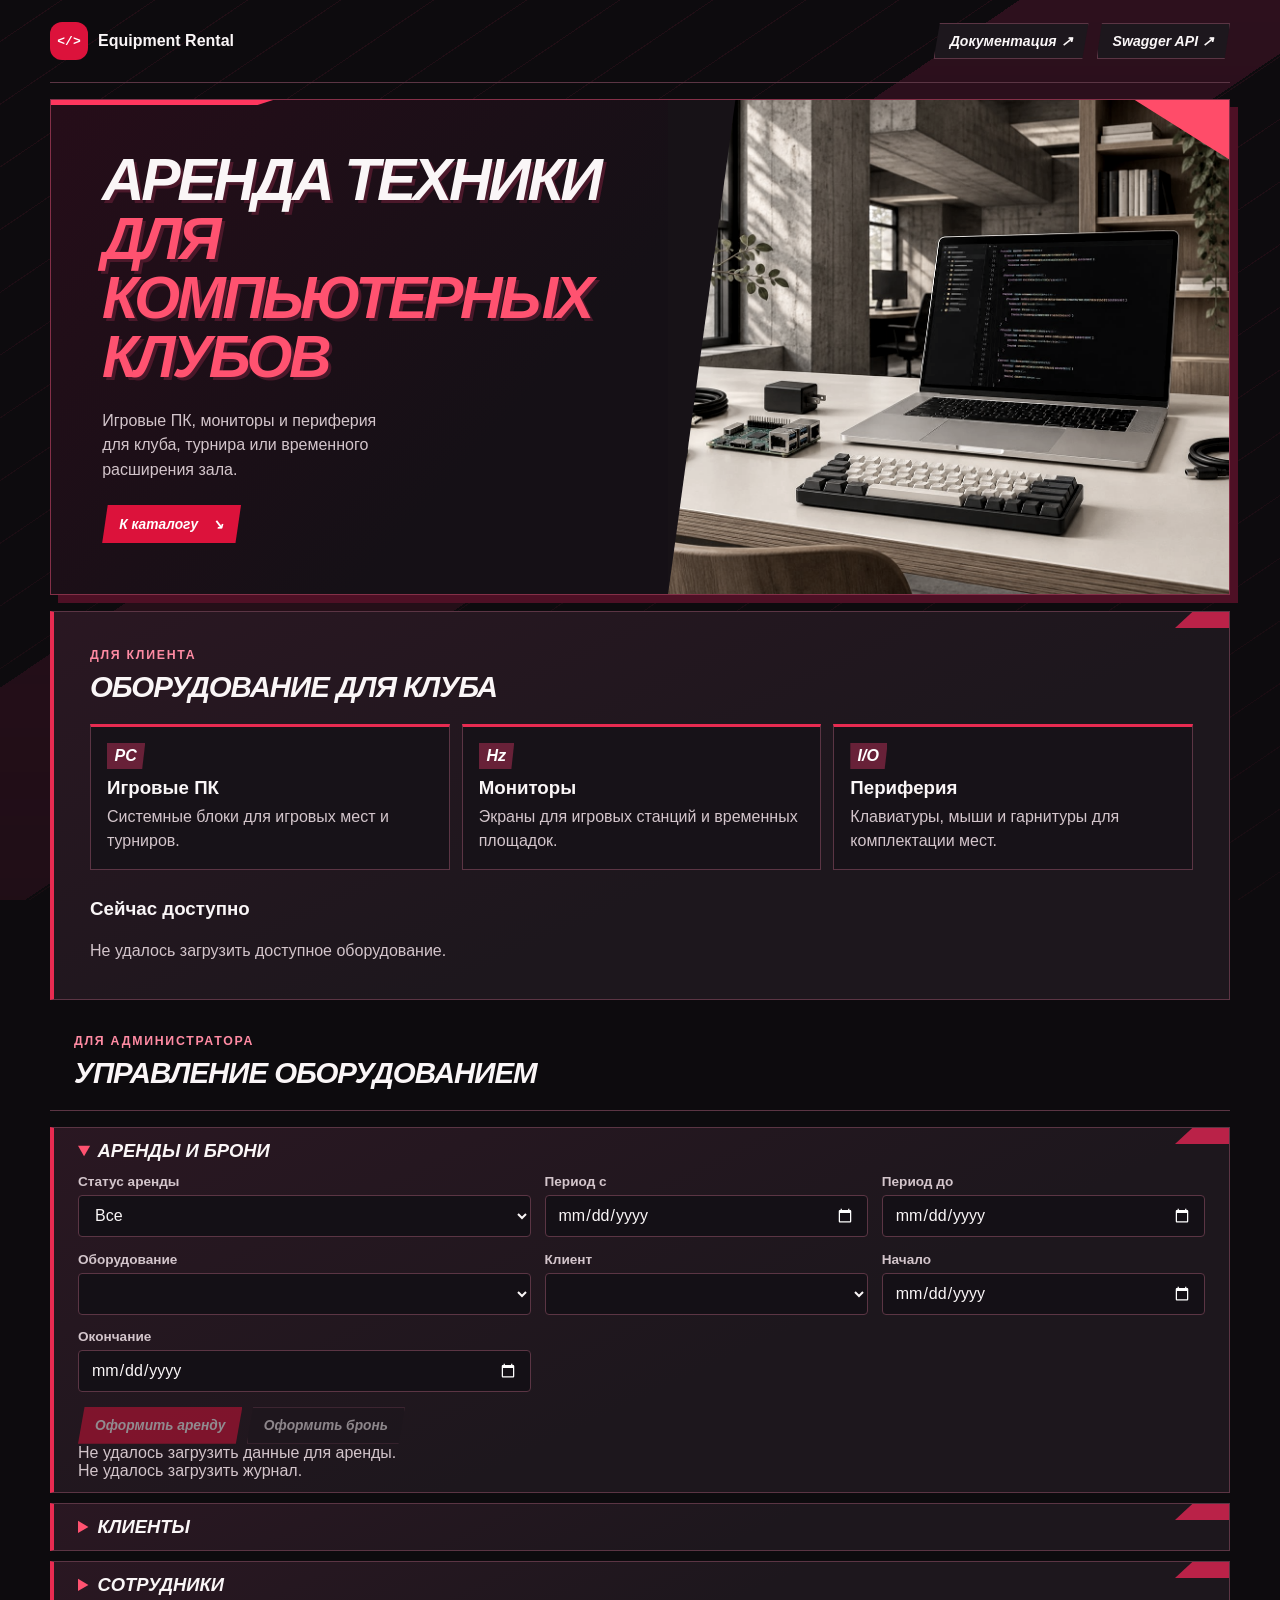
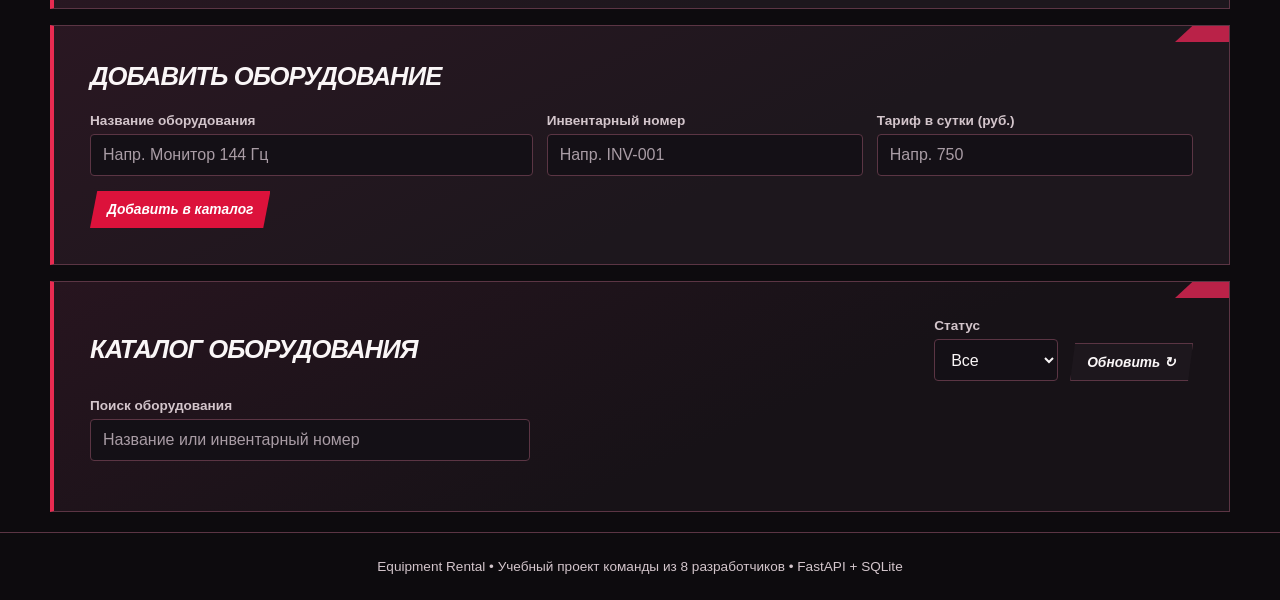
==== commit 4ae4255e: "Добавить фильтры и выдачу брони в журнал аренды" ====
--- a/templates/index.html
+++ b/templates/index.html
@@ -4,7 +4,7 @@
     <meta charset="UTF-8">
     <meta name="viewport" content="width=device-width, initial-scale=1.0">
     <title>Equipment Rental — Учет аренды оборудования</title>
-    <link rel="stylesheet" href="/static/design.css?v=club-registers">
+    <link rel="stylesheet" href="/static/design.css?v=rental-actions">
 </head>
 <body>
     <header class="navbar">
@@ -49,9 +49,35 @@
             <div class="club-registers" aria-label="Журналы клуба">
                 <details class="card club-register" data-register="rentals" open>
                     <summary>Аренды и брони</summary>
+                    <div class="form-grid" id="rental-filters">
+                        <div class="form-group"><label for="rental-status">Статус аренды</label>
+                            <select id="rental-status" name="status_filter"><option value="">Все</option><option value="ACTIVE">Активные</option><option value="RESERVED">Брони</option><option value="RETURNED">Возвращённые</option></select>
+                        </div>
+                        <div class="form-group"><label for="rental-from">Период с</label><input type="date" id="rental-from" name="date_from"></div>
+                        <div class="form-group"><label for="rental-to">Период до</label><input type="date" id="rental-to" name="date_to"></div>
+                    </div>
+                    <form id="rental-form" class="rental-form">
+                        <div class="form-grid">
+                            <div class="form-group"><label for="rental-equipment">Оборудование</label>
+                                <select id="rental-equipment" name="equipment_id" required></select>
+                            </div>
+                            <div class="form-group"><label for="rental-client">Клиент</label>
+                                <select id="rental-client" name="client_id" required></select>
+                            </div>
+                            <div class="form-group"><label for="rental-start">Начало</label>
+                                <input id="rental-start" type="date" name="start_date" required>
+                            </div>
+                            <div class="form-group"><label for="rental-end">Окончание</label>
+                                <input id="rental-end" type="date" name="end_date" required>
+                            </div>
+                        </div>
+                        <button class="btn btn-primary" type="submit" value="rent" disabled>Оформить аренду</button>
+                        <button class="btn btn-secondary" type="submit" value="book" disabled>Оформить бронь</button>
+                        <p id="rental-message" role="status">Загружаем оборудование и клиентов…</p>
+                    </form>
                     <p role="status">Загружаем журнал…</p>
                     <div class="table-responsive" hidden><table class="table" aria-label="Аренды и брони">
-                        <thead><tr><th>Оборудование</th><th>Клиент</th><th>Период</th><th>Сумма</th><th>Статус</th></tr></thead>
+                        <thead><tr><th>Оборудование</th><th>Клиент</th><th>Период</th><th>Сумма</th><th>Статус</th><th>Действия</th></tr></thead>
                         <tbody></tbody>
                     </table></div>
                 </details>
@@ -145,6 +171,7 @@
 
     <script src="/static/app.js?v=equipment-search"></script>
     <script src="/static/club-showcase.js"></script>
-    <script src="/static/club-registers.js"></script>
+    <script src="/static/club-registers.js?v=rental-stage4"></script>
+    <script src="/static/rental-actions.js?v=stage4"></script>
 </body>
 </html>
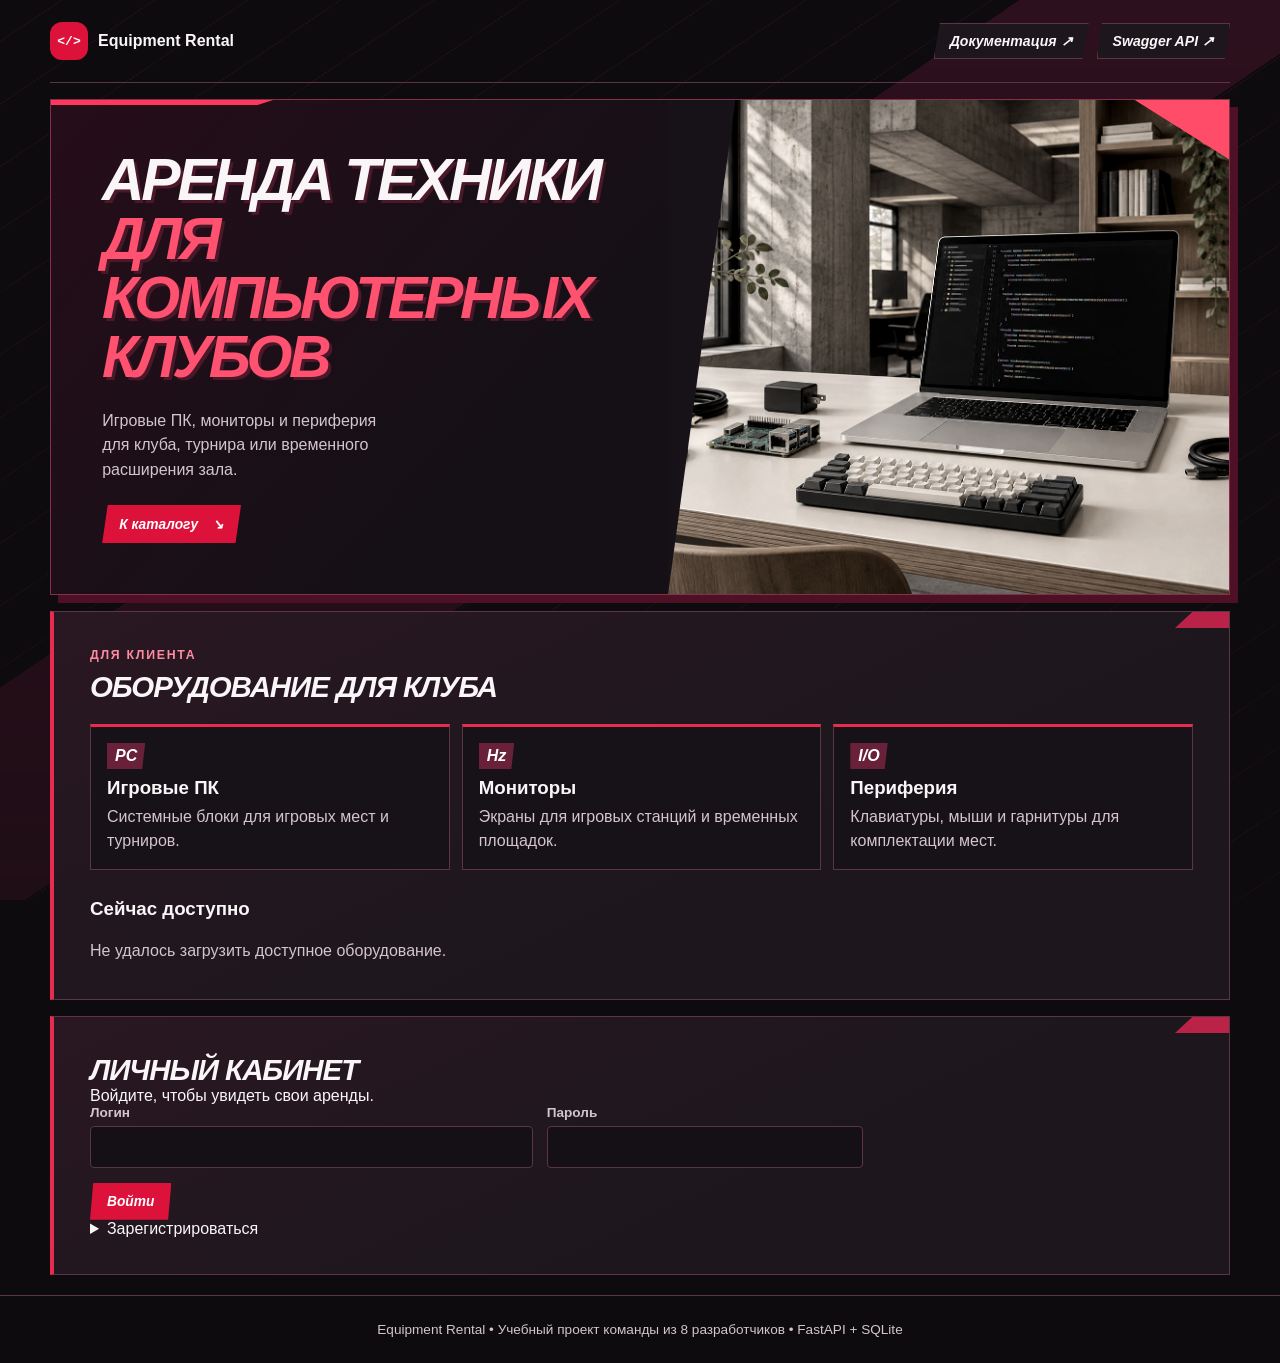
==== commit 73b32cc2: "Подключить вход и личные аренды к интерфейсу" ====
--- a/templates/index.html
+++ b/templates/index.html
@@ -5,6 +5,7 @@
     <meta name="viewport" content="width=device-width, initial-scale=1.0">
     <title>Equipment Rental — Учет аренды оборудования</title>
     <link rel="stylesheet" href="/static/design.css?v=rental-actions">
+<style>[hidden]{display:none!important} body:not(.signed-in) .club-admin{display:none}</style>
 </head>
 <body>
     <header class="navbar">
@@ -41,9 +42,32 @@
             <ul class="club-stock" id="club-stock" aria-labelledby="club-stock-title" hidden></ul>
         </section>
 
+        <section class="card" aria-labelledby="auth-title">
+            <h2 id="auth-title">Личный кабинет</h2>
+            <p id="auth-state" role="status">Войдите, чтобы увидеть свои аренды.</p>
+            <form id="auth-login">
+                <div class="form-grid">
+                    <div class="form-group"><label for="auth-username">Логин</label><input id="auth-username" name="username" autocomplete="username" required></div>
+                    <div class="form-group"><label for="auth-password">Пароль</label><input id="auth-password" name="password" type="password" autocomplete="current-password" required></div>
+                </div>
+                <button class="btn btn-primary">Войти</button>
+            </form>
+            <details><summary>Зарегистрироваться</summary>
+                <form id="auth-register">
+                    <div class="form-grid">
+                        <div class="form-group"><label for="reg-name">ФИО</label><input id="reg-name" name="full_name" required></div>
+                        <div class="form-group"><label for="reg-phone">Телефон</label><input id="reg-phone" name="phone" required></div>
+                        <div class="form-group"><label for="reg-user">Логин</label><input id="reg-user" name="username" minlength="3" autocomplete="username" required></div>
+                        <div class="form-group"><label for="reg-pass">Пароль от 8 символов</label><input id="reg-pass" name="password" type="password" minlength="8" autocomplete="new-password" required></div>
+                    </div>
+                    <button class="btn btn-secondary">Создать аккаунт</button>
+                </form>
+            </details>
+            <button id="auth-logout" class="btn btn-secondary" hidden>Выйти</button>
+        </section>
         <section class="club-admin" aria-labelledby="admin-title">
             <header class="club-admin-heading">
-                <p class="club-label">Для администратора</p>
+                <p class="club-label" id="account-role">Личный кабинет</p>
                 <h2 id="admin-title">Управление оборудованием</h2>
             </header>
             <div class="club-registers" aria-label="Журналы клуба">
@@ -81,14 +105,14 @@
                         <tbody></tbody>
                     </table></div>
                 </details>
-                <details class="card club-register" data-register="clients">
+                <details class="card club-register" data-admin-only data-register="clients">
                     <summary>Клиенты</summary>
                     <p role="status">Загружаем журнал…</p>
                     <div class="table-responsive" hidden><table class="table" aria-label="Клиенты">
                         <thead><tr><th>ID</th><th>ФИО</th></tr></thead><tbody></tbody>
                     </table></div>
                 </details>
-                <details class="card club-register" data-register="employers">
+                <details class="card club-register" data-admin-only data-register="employers">
                     <summary>Сотрудники</summary>
                     <p role="status">Загружаем журнал…</p>
                     <div class="table-responsive" hidden><table class="table" aria-label="Сотрудники">
@@ -97,7 +121,7 @@
                 </details>
             </div>
         <!-- Блок добавления оборудования -->
-        <section class="card form-section" id="add-equipment">
+        <section data-admin-only class="card form-section" id="add-equipment">
             <h2>Добавить оборудование</h2>
             <form id="add-equipment-form">
                 <div class="form-grid">
@@ -120,7 +144,7 @@
         </section>
 
         <!-- Блок со списком оборудования -->
-        <section class="card list-section" id="equipment">
+        <section data-admin-only class="card list-section" id="equipment">
             <div class="section-header">
                 <h2>Каталог оборудования</h2>
                 <div class="status-control"><label for="equipment-status-filter">Статус</label>
@@ -169,9 +193,10 @@
         <p>Equipment Rental • Учебный проект команды из 8 разработчиков • FastAPI + SQLite</p>
     </footer>
 
+    <script src="/static/auth-session.js?v=1"></script>
     <script src="/static/app.js?v=equipment-search"></script>
     <script src="/static/club-showcase.js"></script>
-    <script src="/static/club-registers.js?v=rental-stage4"></script>
-    <script src="/static/rental-actions.js?v=stage4"></script>
+    <script src="/static/club-registers.js?v=auth"></script>
+    <script src="/static/rental-actions.js?v=auth"></script>
 </body>
 </html>
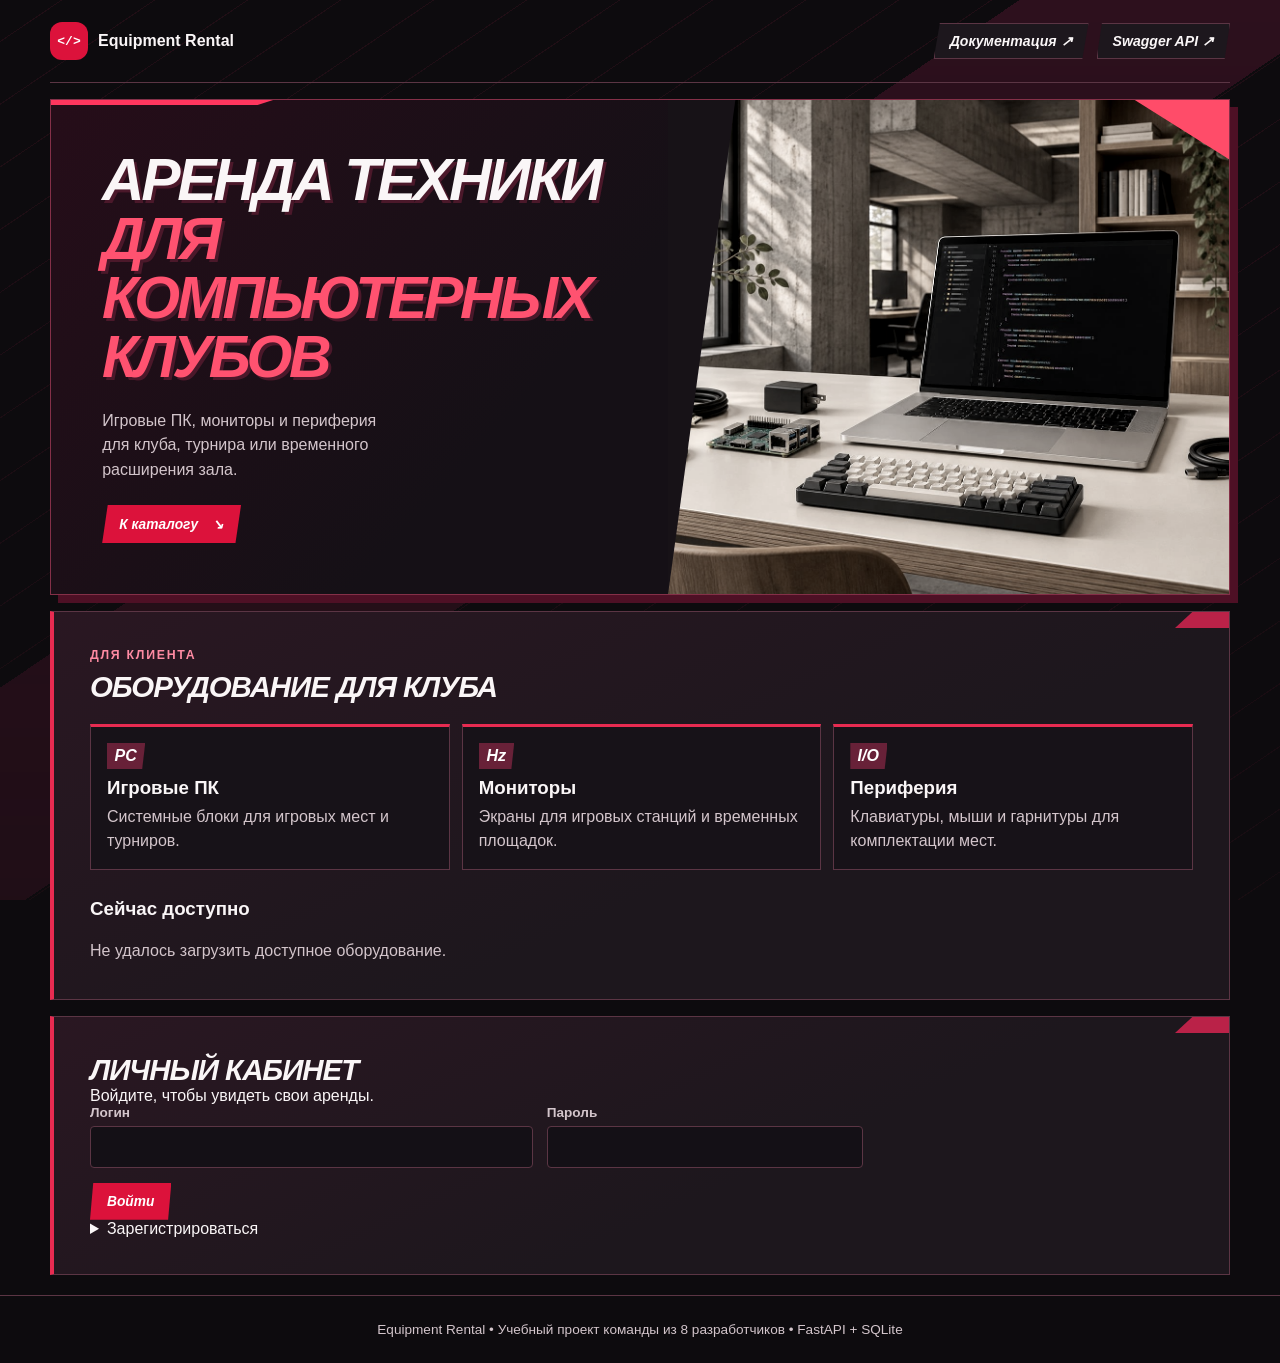
==== commit a1a628bf: "Подключить управление клиентами к интерфейсу" ====
--- a/templates/index.html
+++ b/templates/index.html
@@ -107,9 +107,23 @@
                 </details>
                 <details class="card club-register" data-admin-only data-register="clients">
                     <summary>Клиенты</summary>
+                    <form id="client-form">
+                        <input type="hidden" name="client_id">
+                        <div class="form-grid">
+                            <div class="form-group"><label for="client-name">ФИО клиента</label><input id="client-name" name="full_name" maxlength="150" required></div>
+                            <div class="form-group"><label for="client-phone">Телефон</label><input id="client-phone" name="phone" type="tel" placeholder="+7-999-123-45-67" required></div>
+                        </div>
+                        <button class="btn btn-primary" type="submit">Добавить клиента</button>
+                        <button class="btn btn-secondary" type="reset">Очистить</button>
+                        <p id="client-form-message" role="status"></p>
+                    </form>
+                    <div class="form-grid" id="client-filters">
+                        <div class="form-group"><label for="client-search">Поиск по ФИО или телефону</label><input id="client-search" name="query" type="search" maxlength="150"></div>
+                        <div class="form-group"><label for="client-sort">Порядок</label><select id="client-sort" name="sort"><option value="id">По ID</option><option value="name">По ФИО</option></select></div>
+                    </div>
                     <p role="status">Загружаем журнал…</p>
                     <div class="table-responsive" hidden><table class="table" aria-label="Клиенты">
-                        <thead><tr><th>ID</th><th>ФИО</th></tr></thead><tbody></tbody>
+                        <thead><tr><th>ID</th><th>ФИО</th><th>Телефон</th><th>Действия</th></tr></thead><tbody></tbody>
                     </table></div>
                 </details>
                 <details class="card club-register" data-admin-only data-register="employers">
@@ -196,7 +210,8 @@
     <script src="/static/auth-session.js?v=1"></script>
     <script src="/static/app.js?v=equipment-search"></script>
     <script src="/static/club-showcase.js"></script>
-    <script src="/static/club-registers.js?v=auth"></script>
+    <script src="/static/club-registers.js?v=clients"></script>
     <script src="/static/rental-actions.js?v=auth"></script>
+    <script src="/static/client-actions.js?v=1"></script>
 </body>
 </html>
--- a/static/design.css
+++ b/static/design.css
@@ -221,3 +221,9 @@
 @media(prefers-reduced-motion:no-preference) {
     .club-register[open] .table-responsive { animation:club-reveal 240ms ease-out both }
 }
+
+.rental-form { margin: 0 0 18px; padding: 14px; border: 1px solid var(--line); background: #181018; }
+.rental-form .form-grid { grid-template-columns: repeat(2, minmax(0, 1fr)); }
+.rental-form .btn { margin: 0 6px 6px 0; }
+#rental-message { margin: 4px 0 0; min-height: 1.5em; }
+@media (max-width: 550px) { .rental-form .form-grid { grid-template-columns: 1fr; } }
